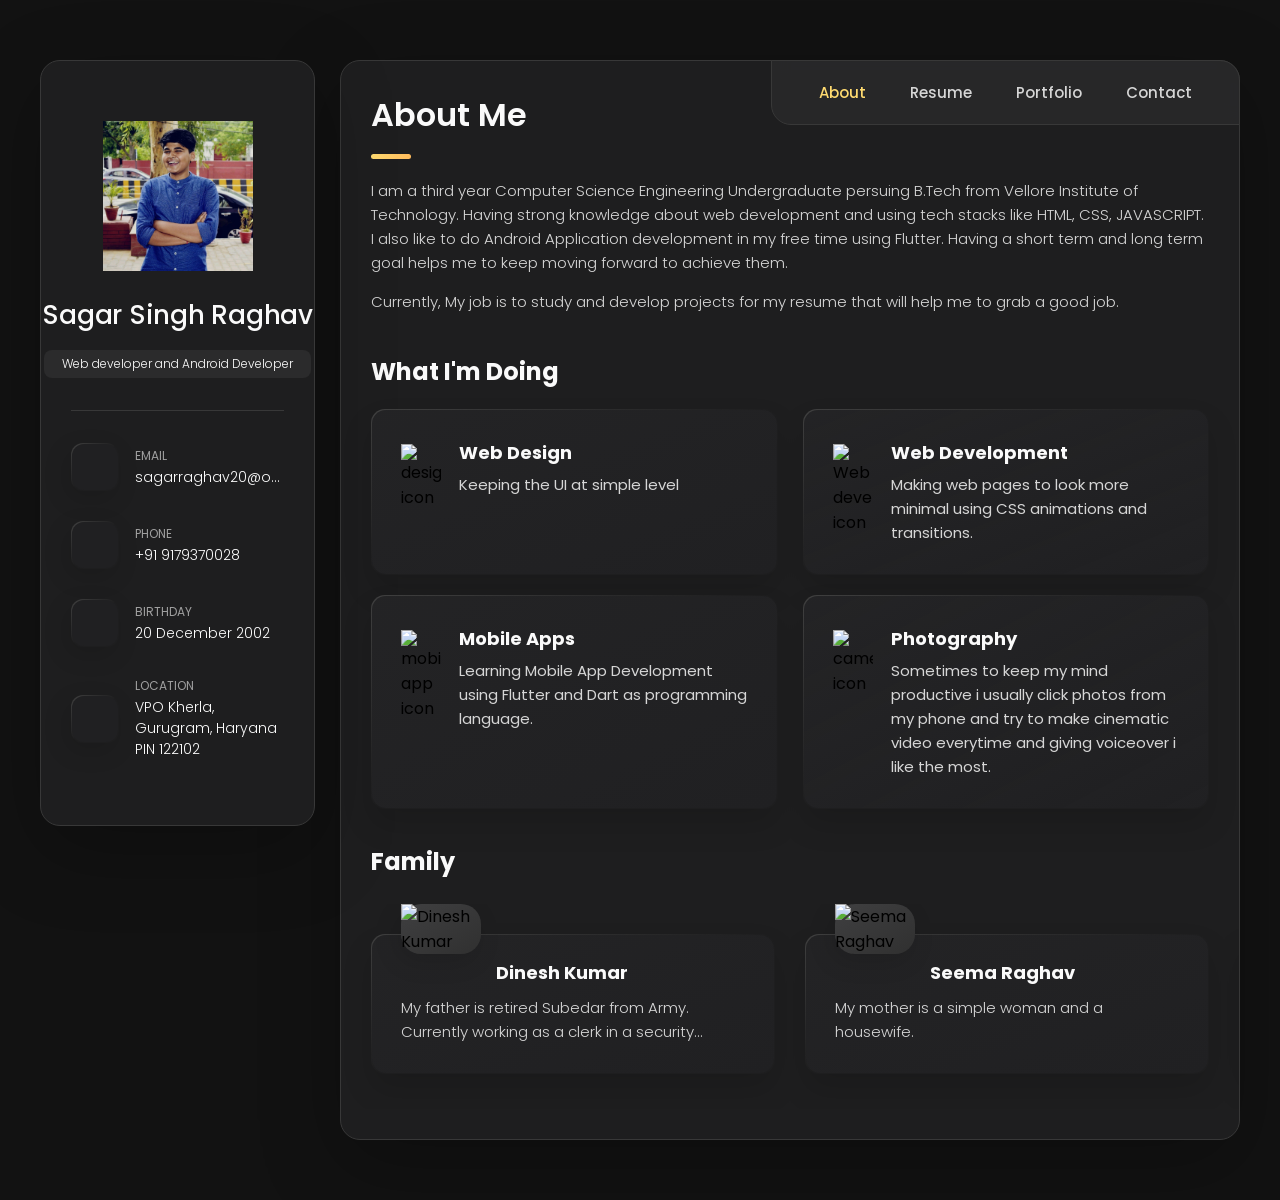
==== Home.html @ 574960a1 "Portfolio" ====
<!DOCTYPE html>
<html lang="en">

<head>
  <meta charset="UTF-8">
  <meta http-equiv="X-UA-Compatible" content="IE=edge">
  <meta name="viewport" content="width=device-width, initial-scale=1.0">
  <title>Sagar Singh Raghav</title>

  <link rel="shortcut icon" href="./assets/images/logo.ico" type="image/x-icon">

  <link rel="stylesheet" href="Home.css">

  <link rel="preconnect" href="https://fonts.googleapis.com">
  <link rel="preconnect" href="https://fonts.gstatic.com" crossorigin>
  <link href="https://fonts.googleapis.com/css2?family=Poppins:wght@300;400;500;600&display=swap" rel="stylesheet">
</head>

<body>


  <main>


    <aside class="sidebar" data-sidebar>

      <div class="sidebar-info">

        <figure class="avatar-box">
          <img src="./assets/images/sagar.jfif" alt="Sagar Singh Raghav" width="80">
        </figure>

        <div class="info-content">
          <h1 class="name" title="Sagar Singh Raghav">Sagar Singh Raghav</h1>

          <p class="title">Web developer and Android Developer</p>
        </div>

        <button class="info_more-btn" data-sidebar-btn>
          <span>Show Contacts</span>

          <ion-icon name="chevron-down"></ion-icon>
        </button>

      </div>

      <div class="sidebar-info_more">

        <div class="separator"></div>

        <ul class="contacts-list">

          <li class="contact-item">

            <div class="icon-box">
              <ion-icon name="mail-outline"></ion-icon>
            </div>

            <div class="contact-info">
              <p class="contact-title">Email</p>

              <a href="sagarraghav20@outlook.com" class="contact-link">sagarraghav20@outlook.com</a>
            </div>

          </li>

          <li class="contact-item">

            <div class="icon-box">
              <ion-icon name="phone-portrait-outline"></ion-icon>
            </div>

            <div class="contact-info">
              <p class="contact-title">Phone</p>

              <a href="Ph: +91 9179370028" class="contact-link">+91 9179370028</a>
            </div>

          </li>

          <li class="contact-item">

            <div class="icon-box">
              <ion-icon name="calendar-outline"></ion-icon>
            </div>

            <div class="contact-info">
              <p class="contact-title">Birthday</p>

              <time datetime="20-12-2002"> 20 December 2002</time>
            </div>

          </li>

          <li class="contact-item">

            <div class="icon-box">
              <ion-icon name="location-outline"></ion-icon>
            </div>

            <div class="contact-info">
              <p class="contact-title">Location</p>

              <address>VPO Kherla, Gurugram, Haryana PIN 122102</address>
            </div>

          </li>

        </ul>

        <div class="separator"></div>

        <ul class="social-list">

          <li class="social-item">
            <a href="#" class="social-link">
              <ion-icon name="logo-facebook"></ion-icon>
            </a>
          </li>

          <li class="social-item">
            <a href="#" class="social-link">
              <ion-icon name="logo-twitter"></ion-icon>
            </a>
          </li>

          <li class="social-item">
            <a href="#" class="social-link">
              <ion-icon name="logo-instagram"></ion-icon>
            </a>
          </li>

        </ul>

      </div>

    </aside>


    <div class="main-content">

      <nav class="navbar">

        <ul class="navbar-list">

          <li class="navbar-item">
            <button class="navbar-link  active" data-nav-link>About</button>
          </li>

          <li class="navbar-item">
            <button class="navbar-link" data-nav-link>Resume</button>
          </li>

          <li class="navbar-item">
            <button class="navbar-link" data-nav-link>Portfolio</button>
          </li>


          <li class="navbar-item">
            <button class="navbar-link" data-nav-link>Contact</button>
          </li>

        </ul>

      </nav>

      <article class="about  active" data-page="about">

        <header>
          <h2 class="h2 article-title">About me</h2>
        </header>

        <section class="about-text">
          <p>
            I am a third year Computer Science Engineering Undergraduate persuing B.Tech from Vellore Institute of Technology. Having strong knowledge 
            about web development and using tech stacks like HTML, CSS, JAVASCRIPT. I also like to do Android Application development in my free time 
            using Flutter. Having a short term and long term goal helps me to keep moving forward to achieve them.
          </p>

          <p>
            Currently, My job is to study and develop projects for my resume that will help me to grab a good job.
          </p>
        </section>

        <section class="service">

          <h3 class="h3 service-title">What i'm doing</h3>

          <ul class="service-list">

            <li class="service-item">

              <div class="service-icon-box">
                <img src="./assets/images/icon-design.svg
                " alt="design icon" width="40">
              </div>

              <div class="service-content-box">
                <h4 class="h4 service-item-title">Web design</h4>

                <p class="service-item-text">
                  Keeping the UI at simple level
                </p>
              </div>

            </li>

            <li class="service-item">

              <div class="service-icon-box">
                <img src="./assets/images/icon-dev.svg" alt="Web development icon" width="40">
              </div>

              <div class="service-content-box">
                <h4 class="h4 service-item-title">Web development</h4>

                <p class="service-item-text">
                  Making web pages to look more minimal using CSS animations and transitions.
                </p>
              </div>

            </li>

            <li class="service-item">

              <div class="service-icon-box">
                <img src="./assets/images/icon-app.svg" alt="mobile app icon" width="40">
              </div>

              <div class="service-content-box">
                <h4 class="h4 service-item-title">Mobile apps</h4>

                <p class="service-item-text">
                  Learning Mobile App Development using Flutter and Dart as programming language.
                </p>
              </div>

            </li>

            <li class="service-item">

              <div class="service-icon-box">
                <img src="./assets/images/icon-photo.svg" alt="camera icon" width="40">
              </div>

              <div class="service-content-box">
                <h4 class="h4 service-item-title">Photography</h4>

                <p class="service-item-text">
                  Sometimes to keep my mind productive i usually click photos from my phone and try to make cinematic video everytime and giving voiceover i like the most.
                </p>
              </div>

            </li>

          </ul>

        </section>

        <section class="Family">

          <h3 class="h3 testimonials-title">Family</h3>

          <ul class="testimonials-list has-scrollbar">

            <li class="testimonials-item">
              <div class="content-card" data-testimonials-item>

                <figure class="testimonials-avatar-box">
                  <img src="./assets/images/avatar-1.png" alt="Dinesh Kumar" width="60" data-testimonials-avatar>
                </figure>

                <h4 class="h4 testimonials-item-title" data-testimonials-title>Dinesh Kumar
                </h4>

                <div class="testimonials-text" data-testimonials-text>
                  <p>
                    My father is retired Subedar from Army. Currently working as a clerk in a security based company in Gurugram Haryana.
                  </p>
                </div>

              </div>
            </li>

            <li class="testimonials-item">
              <div class="content-card" data-testimonials-item>

                <figure class="testimonials-avatar-box">
                  <img src="./assets/images/avatar-2.png" alt="Seema Raghav" width="60" data-testimonials-avatar>
                </figure>

                <h4 class="h4 testimonials-item-title" data-testimonials-title>Seema Raghav</h4>

                <div class="testimonials-text" data-testimonials-text>
                  <p>
                    My mother is a simple woman and a housewife. 
                  </p>
                </div>

              </div>
            </li>

            <li class="testimonials-item">
              <div class="content-card" data-testimonials-item>

                <figure class="testimonials-avatar-box">
                  <img src="./assets/images/avatar-3.png" alt="Jitesh Kumar" width="60" data-testimonials-avatar>
                </figure>

                <h4 class="h4 testimonials-item-title" data-testimonials-title>Jitesh Kumar Raghav</h4>

                <div class="testimonials-text" data-testimonials-text>
                  <p>
                    My brother is also persuing B.Tech in Electronics and Telecommunication Engineering from Army Institute of Technology Pune.
                    He is also aiming to grab a good job in IT Sector and a product based company.
                  </p>
                </div>

              </div>
            </li>


          </ul>

        </section>



        <div class="modal-container" data-modal-container>

          <div class="overlay" data-overlay></div>

          <section class="testimonials-modal">

            <button class="modal-close-btn" data-modal-close-btn>
              <ion-icon name="close-outline"></ion-icon>
            </button>

            <div class="modal-img-wrapper">
              <figure class="modal-avatar-box">
                <img src="./assets/images/avatar-1.png" alt="Dinesh Kumar" width="80" data-modal-img>
              </figure>

              <img src="./assets/images/icon-quote.svg" alt="quote icon">
            </div>

            <div class="modal-content">

              <h4 class="h3 modal-title" data-modal-title>Dinesh Kumar</h4>

              <time datetime="2021-06-14"></time>

              <div data-modal-text>
                <p>
                  
                </p>
              </div>

            </div>
            
            

          </section>

        </div>


      </article>

      <article class="resume" data-page="resume">

        <header>
          <h2 class="h2 article-title">Resume</h2>
        </header>

        <section class="timeline">

          <div class="title-wrapper">
            <div class="icon-box">
              <ion-icon name="book-outline"></ion-icon>
            </div>

            <h3 class="h3">Education</h3>
          </div>

          <ol class="timeline-list">

            <li class="timeline-item">

              <h4 class="h4 timeline-item-title">Vellore Institute of Technology, Amaravati, Andhra Pradesh</h4>

              <span>2021 - 2025</span>

              <p class="timeline-text">
                B. Tech in Computer Science and Engineering 
              </p>

            </li>

            <li class="timeline-item">

              <h4 class="h4 timeline-item-title"> Army Public School No.1 Jabalpur</h4>
              <h3 class="h4 timeline-item-title"> Class XII </h3>

              <span>2019 - 2020</span>

              <p class="timeline-text">
                Completed class XII affiliated with CBSE with 82% . 
              </p>

            </li>

            <li class="timeline-item">

              <h4 class="h4 timeline-item-title">Army Public School No.1 Jabalpur</h4>
              <h3 class="h4 timeline-item-title"> Class X</h3>

              <span>2017 — 2018</span>

              <p class="timeline-text">
                Completed class X affiliated with CBSE with 85% . 
              </p>

            </li>

          </ol>

        </section>

        <section class="timeline">

          <div class="title-wrapper">
            <div class="icon-box">
              <ion-icon name="book-outline"></ion-icon>
            </div>

            <h3 class="h3">Projects</h3>
          </div>

          <ol class="timeline-list">

            <li class="timeline-item">

              <h4 class="h4 timeline-item-title">KickPro Music Player</h4>

              <span>2023 - Present</span>

              <p class="timeline-text">
                Currently developing my own online music playing app like spotify that will give you ad free experience at no cost. 
              </p>

            </li>

            <li class="timeline-item">

              <h4 class="h4 timeline-item-title">Home security system using Image processing</h4>

              <span>2023</span>

              <p class="timeline-text">
                Developed a home seccurity system using raspberry pi and python as programming language using face recognition
                and motion detection
              </p>

            </li>

            <li class="timeline-item">

              <h4 class="h4 timeline-item-title"> More projects on the way</h4>

            

            </li>

          </ol>

        </section>

        <section class="skill">

          <h3 class="h3 skills-title">My skills</h3>

          <ul class="skills-list content-card">

            <li class="skills-item">

              <div class="title-wrapper">
                <h5 class="h5">Web Development</h5>
                <data value="80">60%</data>
              </div>

              <div class="skill-progress-bg">
                <div class="skill-progress-fill" style="width: 60%;"></div>
              </div>

            </li>

            <li class="skills-item">

              <div class="title-wrapper">
                <h5 class="h5">Andorid Development</h5>
                <data value="30%">30%</data>
              </div>

              <div class="skill-progress-bg">
                <div class="skill-progress-fill" style="width: 30%;"></div>
              </div>

            </li>

            <li class="skills-item">

              <div class="title-wrapper">
                <h5 class="h5">Video and Photography</h5>
                <data value="90">90%</data>
              </div>

              <div class="skill-progress-bg">
                <div class="skill-progress-fill" style="width: 90%;"></div>
              </div>

            </li>


          </ul>

        </section>

      </article>

      <article class="portfolio" data-page="portfolio">

        <header>
          <h2 class="h2 article-title">Portfolio</h2>
        </header>

        <section class="projects">

          <ul class="filter-list">

            <li class="filter-item">
              <button class="active" data-filter-btn>All</button>
            </li>

            <li class="filter-item">
              <button data-filter-btn>Web Development</button>
            </li>

            <li class="filter-item">
              <button data-filter-btn> Application Development</button>
            </li>

            <li class="filter-item">
              <button data-filter-btn>Photography</button>
            </li>

          </ul>

          <div class="filter-select-box">

            <button class="filter-select" data-select>

              <div class="select-value" data-select-value>Select category</div>

              <div class="select-icon">
                <ion-icon name="chevron-down"></ion-icon>
              </div>

            </button>


          </div>

          

        </section>

      </article>


      <article class="contact" data-page="contact">

        <header>
          <h2 class="h2 article-title">Contact</h2>
        </header>

        

        <section class="contact-form">

          <h3 class="h3 form-title">Contact Form</h3>

          <form action="#" class="form" data-form>

            <div class="input-wrapper">
              <input type="text" name="fullname" class="form-input" placeholder="Full name" required data-form-input>

              <input type="email" name="email" class="form-input" placeholder="Email address" required data-form-input>
            </div>

            <textarea name="message" class="form-input" placeholder="Your Message" required data-form-input></textarea>

            <button class="form-btn" type="submit" disabled data-form-btn>
              <ion-icon name="paper-plane"></ion-icon>
              <span>Send Message</span>
            </button>

          </form>

        </section>

      </article>

    </div>

  </main>

  <script src="Home.js"></script>

  <script type="module" src="https://unpkg.com/ionicons@5.5.2/dist/ionicons/ionicons.esm.js"></script>
  <script nomodule src="https://unpkg.com/ionicons@5.5.2/dist/ionicons/ionicons.js"></script>

</body>

</html>
---- Home.css ----
:root {

    --bg-gradient-onyx: linear-gradient(
      to bottom right, 
      hsl(240, 1%, 25%) 3%, 
      hsl(0, 0%, 19%) 97%
    );
    --bg-gradient-jet: linear-gradient(
      to bottom right, 
      hsla(240, 1%, 18%, 0.251) 0%, 
      hsla(240, 2%, 11%, 0) 100%
    ), hsl(240, 2%, 13%);
    --bg-gradient-yellow-1: linear-gradient(
      to bottom right, 
      hsl(45, 100%, 71%) 0%, 
      hsla(36, 100%, 69%, 0) 50%
    );
    --bg-gradient-yellow-2: linear-gradient(
      135deg, 
      hsla(45, 100%, 71%, 0.251) 0%, 
      hsla(35, 100%, 68%, 0) 59.86%
    ), hsl(240, 2%, 13%);
    --border-gradient-onyx: linear-gradient(
      to bottom right, 
      hsl(0, 0%, 25%) 0%, 
      hsla(0, 0%, 25%, 0) 50%
    );
    --text-gradient-yellow: linear-gradient(
      to right, 
      hsl(45, 100%, 72%), 
      hsl(35, 100%, 68%)
    );

  
    --jet: hsl(0, 0%, 22%);
    --onyx: hsl(240, 1%, 17%);
    --eerie-black-1: hsl(240, 2%, 13%);
    --eerie-black-2: hsl(240, 2%, 12%);
    --smoky-black: hsl(0, 0%, 7%);
    --white-1: hsl(0, 0%, 100%);
    --white-2: hsl(0, 0%, 98%);
    --orange-yellow-crayola: hsl(45, 100%, 72%);
    --vegas-gold: hsl(45, 54%, 58%);
    --light-gray: hsl(0, 0%, 84%);
    --light-gray-70: hsla(0, 0%, 84%, 0.7);
    --bittersweet-shimmer: hsl(0, 43%, 51%);

    --ff-poppins: 'Poppins', sans-serif;

    --fs-1: 24px;
    --fs-2: 18px;
    --fs-3: 17px;
    --fs-4: 16px;
    --fs-5: 15px;
    --fs-6: 14px;
    --fs-7: 13px;
    --fs-8: 11px;

    --fw-300: 300;
    --fw-400: 400;
    --fw-500: 500;
    --fw-600: 600;

    
    --shadow-1: -4px 8px 24px hsla(0, 0%, 0%, 0.25);
    --shadow-2: 0 16px 30px hsla(0, 0%, 0%, 0.25);
    --shadow-3: 0 16px 40px hsla(0, 0%, 0%, 0.25);
    --shadow-4: 0 25px 50px hsla(0, 0%, 0%, 0.15);
    --shadow-5: 0 24px 80px hsla(0, 0%, 0%, 0.25);
 
    --transition-1: 0.25s ease;
    --transition-2: 0.5s ease-in-out;
  
  }

  
  *, *::before, *::after {
    margin: 0;
    padding: 0;
    box-sizing: border-box;
  }
  
  a { text-decoration: none; }
  
  li { list-style: none; }
  
  img, ion-icon, a, button, time, span { display: block; }
  
  button {
    font: inherit;
    background: none;
    border: none;
    text-align: left;
    cursor: pointer;
  }
  
  input, textarea {
    display: block;
    width: 100%;
    background: none;
    font: inherit;
  }
  
  ::selection {
    background: var(--orange-yellow-crayola);
    color: var(--smoky-black);
  }
  
  :focus { outline-color: var(--orange-yellow-crayola); }
  
  html { font-family: var(--ff-poppins); }
  
  body { background: var(--smoky-black); }

  
  .sidebar,
  article {
    background: var(--eerie-black-2);
    border: 1px solid var(--jet);
    border-radius: 20px;
    padding: 15px;
    box-shadow: var(--shadow-1);
    z-index: 1;
  }
  
  .separator {
    width: 100%;
    height: 1px;
    background: var(--jet);
    margin: 16px 0;
  }
  
  .icon-box {
    position: relative;
    background: var(--border-gradient-onyx);
    width: 30px;
    height: 30px;
    border-radius: 8px;
    display: flex;
    justify-content: center;
    align-items: center;
    font-size: 16px;
    color: var(--orange-yellow-crayola);
    box-shadow: var(--shadow-1);
    z-index: 1;
  }
  
  .icon-box::before {
    content: "";
    position: absolute;
    inset: 1px;
    background: var(--eerie-black-1);
    border-radius: inherit;
    z-index: -1;
  }
  
  .icon-box ion-icon { --ionicon-stroke-width: 35px; }
  
  article { display: none; }
  
  article.active {
    display: block;
    animation: fade 0.5s ease backwards;
  }
  
  @keyframes fade {
    0% { opacity: 0; }
    100% { opacity: 1; }
  }
  
  .h2,
  .h3,
  .h4,
  .h5 {
    color: var(--white-2);
    text-transform: capitalize;
  }
  
  .h2 { font-size: var(--fs-1); }
  
  .h3 { font-size: var(--fs-2); }
  
  .h4 { font-size: var(--fs-4); }
  
  .h5 {
    font-size: var(--fs-7);
    font-weight: var(--fw-500);
  }
  
  .article-title {
    position: relative;
    padding-bottom: 7px;
  }
  
  .article-title::after {
    content: "";
    position: absolute;
    bottom: 0;
    left: 0;
    width: 30px;
    height: 3px;
    background: var(--text-gradient-yellow);
    border-radius: 3px;
  }
  
  .has-scrollbar::-webkit-scrollbar {
    width: 5px; 
    height: 5px;
  }
  
  .has-scrollbar::-webkit-scrollbar-track {
    background: var(--onyx);
    border-radius: 5px;
  }
  
  .has-scrollbar::-webkit-scrollbar-thumb {
    background: var(--orange-yellow-crayola);
    border-radius: 5px;
  }
  
  .has-scrollbar::-webkit-scrollbar-button { width: 20px; }
  
  .content-card {
    position: relative;
    background: var(--border-gradient-onyx);
    padding: 15px;
    padding-top: 45px;
    border-radius: 14px;
    box-shadow: var(--shadow-2);
    cursor: pointer;
    z-index: 1;
  }
  
  .content-card::before {
    content: "";
    position: absolute;
    inset: 1px;
    background: var(--bg-gradient-jet);
    border-radius: inherit;
    z-index: -1;
  }

  main {
    margin: 15px 12px;
    margin-bottom: 75px;
    min-width: 259px;
  }

  
  .sidebar {
    margin-bottom: 15px;
    max-height: 112px;
    overflow: hidden;
    transition: var(--transition-2);
  }
  
  .sidebar.active { max-height: 405px; }
  
  .sidebar-info {
    position: relative;
    display: flex;
    justify-content: flex-start;
    align-items: center;
    gap: 15px;
  }
  
  .avatar-box {
    background: var(--bg-gradient-onyx);
    border-radius: 20px;
  }
  
  .info-content .name {
    color: var(--white-2);
    font-size: var(--fs-3);
    font-weight: var(--fw-500);
    letter-spacing: -0.25px;
    margin-bottom: 10px;
  }
  
  .info-content .title {
    color: var(--white-1);
    background: var(--onyx);
    font-size: var(--fs-8);
    font-weight: var(--fw-300);
    width: max-content;
    padding: 3px 12px;
    border-radius: 8px;
  }
  
  .info_more-btn {
    position: absolute;
    top: -15px;
    right: -15px;
    border-radius: 0 15px;
    font-size: 13px;
    color: var(--orange-yellow-crayola);
    background: var(--border-gradient-onyx);
    padding: 10px;
    box-shadow: var(--shadow-2);
    transition: var(--transition-1);
    z-index: 1;
  }
  
  .info_more-btn::before {
    content: "";
    position: absolute;
    inset: 1px;
    border-radius: inherit;
    background: var(--bg-gradient-jet);
    transition: var(--transition-1);
    z-index: -1;
  }
  
  .info_more-btn:hover,
  .info_more-btn:focus { background: var(--bg-gradient-yellow-1); }
  
  .info_more-btn:hover::before,
  .info_more-btn:focus::before { background: var(--bg-gradient-yellow-2); }
  
  .info_more-btn span { display: none; }
  
  .sidebar-info_more {
    opacity: 0;
    visibility: hidden;
    transition: var(--transition-2);
  }
  
  .sidebar.active .sidebar-info_more {
    opacity: 1;
    visibility: visible;
  }
  
  .contacts-list {
    display: grid;
    grid-template-columns: 1fr;
    gap: 16px;
  }
  
  .contact-item {
    min-width: 100%;
    display: flex;
    align-items: center;
    gap: 16px;
  }
  
  .contact-info {
    max-width: calc(100% - 46px);
    width: calc(100% - 46px);
  }
  
  .contact-title {
    color: var(--light-gray-70);
    font-size: var(--fs-8);
    text-transform: uppercase;
    margin-bottom: 2px;
  }
  
  .contact-info :is(.contact-link, time, address) {
    color: var(--white-2);
    font-size: var(--fs-7);
  }
  
  .contact-info address { font-style: normal; }
  
  .social-list {
    display: flex;
    justify-content: flex-start;
    align-items: center;
    gap: 15px;
    padding-bottom: 4px;
    padding-left: 7px;
  }
  
  .social-item .social-link {
    color: var(--light-gray-70);
    font-size: 18px;
  }
  
  
  .social-item .social-link:hover { color: var(--light-gray); }

  .navbar {
    position: fixed;
    bottom: 0;
    left: 0;
    width: 100%;
    background: hsla(240, 1%, 17%, 0.75);
    backdrop-filter: blur(10px);
    border: 1px solid var(--jet);
    border-radius: 12px 12px 0 0;
    box-shadow: var(--shadow-2);
    z-index: 5;
  }
  
  .navbar-list {
    display: flex;
    flex-wrap: wrap;
    justify-content: center;
    align-items: center;
    padding: 0 10px;
  }
  
  .navbar-link {
    color: var(--light-gray);
    font-size: var(--fs-8);
    padding: 20px 7px;
    transition: color var(--transition-1);
  }
  
  .navbar-link:hover,
  .navbar-link:focus { color: var(--light-gray-70); }
  
  .navbar-link.active { color: var(--orange-yellow-crayola); }
 
  
  .about .article-title { margin-bottom: 15px; }
  
  .about-text {
    color: var(--light-gray);
    font-size: var(--fs-6);
    font-weight: var(--fw-300);
    line-height: 1.6;
  }
  
  .about-text p { margin-bottom: 15px; }

  .service { margin-bottom: 35px; }
  
  .service-title { margin-bottom: 20px; }
  
  .service-list {
    display: grid;
    grid-template-columns: 1fr;
    gap: 20px;
  }
  
  .service-item {
    position: relative;
    background: var(--border-gradient-onyx);
    padding: 20px;
    border-radius: 14px;
    box-shadow: var(--shadow-2);
    z-index: 1;
  }
  
  .service-item::before {
    content: "";
    position: absolute;
    inset: 1px;
    background: var(--bg-gradient-jet);
    border-radius: inherit;
    z-index: -1;
  }
  
  .service-icon-box { margin-bottom: 10px; }
  
  .service-icon-box img { margin: auto; }
  
  .service-content-box { text-align: center; }
  
  .service-item-title { margin-bottom: 7px; }
  
  .service-item-text {
    color: var(--light-gray);
    font-size: var(--fs-6);
    font-weight: var(--fw-3);
    line-height: 1.6;
  }

  .testimonials { margin-bottom: 30px; }
  
  .testimonials-title { margin-bottom: 20px; }
  
  .testimonials-list {
    display: flex;
    justify-content: flex-start;
    align-items: flex-start;
    gap: 15px;
    margin: 0 -15px;
    padding: 25px 15px;
    padding-bottom: 35px;
    overflow-x: auto;
    scroll-behavior: smooth;
    overscroll-behavior-inline: contain;
    scroll-snap-type: inline mandatory;
  }
  
  .testimonials-item {
    min-width: 100%;
    scroll-snap-align: center;
  }
  
  .testimonials-avatar-box {
    position: absolute;
    top: 0;
    left: 0;
    transform: translate(15px, -25px);
    background: var(--bg-gradient-onyx);
    border-radius: 14px;
    box-shadow: var(--shadow-1);
  }
  
  .testimonials-item-title { margin-bottom: 7px; }
  
  .testimonials-text {
    color: var(--light-gray);
    font-size: var(--fs-6);
    font-weight: var(--fw-300);
    line-height: 1.6;
    display: -webkit-box;
    line-clamp: 4;
    -webkit-line-clamp: 4;
    -webkit-box-orient: vertical;
    overflow: hidden;
  }

  .modal-container {
    position: fixed;
    top: 0;
    left: 0;
    width: 100%;
    height: 100%;
    display: flex;
    justify-content: center;
    align-items: center;
    overflow-y: auto;
    overscroll-behavior: contain;
    z-index: 20;
    pointer-events: none;
    visibility: hidden;
  }
  
  .modal-container::-webkit-scrollbar { display: none; }
  
  .modal-container.active {
    pointer-events: all;
    visibility: visible;
  }
  
  .overlay {
    position: fixed;
    top: 0;
    left: 0;
    width: 100%;
    height: 100vh;
    background: hsl(0, 0%, 5%);
    opacity: 0;
    visibility: hidden;
    pointer-events: none;
    z-index: 1;
    transition: var(--transition-1);
  }
  
  .overlay.active {
    opacity: 0.8;
    visibility: visible;
    pointer-events: all;
  }
  
  .testimonials-modal {
    background: var(--eerie-black-2);
    position: relative;
    padding: 15px;
    margin: 15px 12px;
    border: 1px solid var(--jet);
    border-radius: 14px;
    box-shadow: var(--shadow-5);
    transform: scale(1.2);
    opacity: 0;
    transition: var(--transition-1);
    z-index: 2;
  }
  
  .modal-container.active .testimonials-modal {
    transform: scale(1);
    opacity: 1;
  }
  
  .modal-close-btn {
    position: absolute;
    top: 15px;
    right: 15px;
    background: var(--onyx);
    border-radius: 8px;
    width: 32px;
    height: 32px;
    display: flex;
    justify-content: center;
    align-items: center;
    color: var(--white-2);
    font-size: 18px;
    opacity: 0.7;
  }
  
  .modal-close-btn:hover,
  .modal-close-btn:focus { opacity: 1; }
  
  .modal-close-btn ion-icon { --ionicon-stroke-width: 50px; }
  
  .modal-avatar-box {
    background: var(--bg-gradient-onyx);
    width: max-content;
    border-radius: 14px;
    margin-bottom: 15px;
    box-shadow: var(--shadow-2);
  }
  
  .modal-img-wrapper > img { display: none; }
  
  .modal-title { margin-bottom: 4px; }
  
  .modal-content time {
    font-size: var(--fs-6);
    color: var(--light-gray-70);
    font-weight: var(--fw-300);
    margin-bottom: 10px;
  }
  
  .modal-content p {
    color: var(--light-gray);
    font-size: var(--fs-6);
    font-weight: var(--fw-300);
    line-height: 1.6;
  }

  
  .clients { margin-bottom: 15px; }
  
  .clients-list {
    display: flex;
    justify-content: flex-start;
    align-items: flex-start;
    gap: 15px;
    margin: 0 -15px;
    padding: 25px;
    padding-bottom: 25px;
    overflow-x: auto;
    scroll-behavior: smooth;
    overscroll-behavior-inline: contain;
    scroll-snap-type: inline mandatory;
    scroll-padding-inline: 25px;
  }
  
  .clients-item {
    min-width: 50%;
    scroll-snap-align: start;
  }
  
  .clients-item img {
    width: 100%;
    filter: grayscale(1);
    transition: var(--transition-1);
  }
  
  .clients-item img:hover { filter: grayscale(0); }

  .article-title { margin-bottom: 30px; }
  
 
  
  .timeline { margin-bottom: 30px; }
  
  .timeline .title-wrapper {
    display: flex;
    align-items: center;
    gap: 15px;
    margin-bottom: 25px;
  }
  
  .timeline-list {
    font-size: var(--fs-6);
    margin-left: 45px;
  }
  
  .timeline-item { position: relative; }
  
  .timeline-item:not(:last-child) { margin-bottom: 20px; }
  
  .timeline-item-title {
    font-size: var(--fs-6);
    line-height: 1.3;
    margin-bottom: 7px;
  }
  
  .timeline-list span {
    color: var(--vegas-gold);
    font-weight: var(--fw-400);
    line-height: 1.6;
  }
  
  .timeline-item:not(:last-child)::before {
    content: "";
    position: absolute;
    top: -25px;
    left: -30px;
    width: 1px;
    height: calc(100% + 50px);
    background: var(--jet);
  }
  
  .timeline-item::after {
    content: "";
    position: absolute;
    top: 5px;
    left: -33px;
    height: 6px;
    width: 6px;
    background: var(--text-gradient-yellow);
    border-radius: 50%;
    box-shadow: 0 0 0 4px var(--jet);
  }
  
  .timeline-text {
    color: var(--light-gray);
    font-weight: var(--fw-300);
    line-height: 1.6;
  }
  

  
  .skills-title { margin-bottom: 20px; }
  
  .skills-list { padding: 20px; }
  
  
  .skills-item:not(:last-child) { margin-bottom: 15px; }
  
  .skill .title-wrapper {
    display: flex;
    align-items: center;
    gap: 5px;
    margin-bottom: 8px;
  }
  
  .skill .title-wrapper data {
    color: var(--light-gray);
    font-size: var(--fs-7);
    font-weight: var(--fw-300);
  }
  
  .skill-progress-bg {
    background: var(--jet);
    width: 100%;
    height: 8px;
    border-radius: 10px;
  }
  
  .skill-progress-fill {
    background: var(--text-gradient-yellow);
    height: 100%;
    border-radius: inherit;
  }
  
  
  .filter-list { display: none; }
  
  .filter-select-box {
    position: relative;
    margin-bottom: 25px;
  }
  
  .filter-select {
    background: var(--eerie-black-2);
    color: var(--light-gray);
    display: flex;
    justify-content: space-between;
    align-items: center;
    width: 100%;
    padding: 12px 16px;
    border: 1px solid var(--jet);
    border-radius: 14px;
    font-size: var(--fs-6);
    font-weight: var(--fw-300);
  }
  
  .filter-select.active .select-icon { transform: rotate(0.5turn); }
  
  .select-list {
    background: var(--eerie-black-2);
    position: absolute;
    top: calc(100% + 6px);
    width: 100%;
    padding: 6px;
    border: 1px solid var(--jet);
    border-radius: 14px;
    z-index: 2;
    opacity: 0;
    visibility: hidden;
    pointer-events: none;
    transition: 0.15s ease-in-out;
  }
  
  .filter-select.active + .select-list {
    opacity: 1;
    visibility: visible;
    pointer-events: all;
  }
  
  .select-item button {
    background: var(--eerie-black-2);
    color: var(--light-gray);
    font-size: var(--fs-6);
    font-weight: var(--fw-300);
    text-transform: capitalize;
    width: 100%;
    padding: 8px 10px;
    border-radius: 8px;
  }
  
  .select-item button:hover { --eerie-black-2: hsl(240, 2%, 20%); }
  
  .project-list {
    display: grid;
    grid-template-columns: 1fr;
    gap: 30px;
    margin-bottom: 10px;
  }
  
  .project-item { display: none; }
  
  .project-item.active {
    display: block;
    animation: scaleUp 0.25s ease forwards;
  }
  
  @keyframes scaleUp {
    0% { transform: scale(0.5); }
    100% { transform: scale(1); }
  }
  
  .project-item > a { width: 100%; }
  
  .project-img {
    position: relative;
    width: 100%;
    height: 200px;
    border-radius: 16px;
    overflow: hidden;
    margin-bottom: 15px;
  }
  
  .project-img::before {
    content: "";
    position: absolute;
    top: 0;
    left: 0;
    width: 100%;
    height: 100%;
    background: transparent;
    z-index: 1;
    transition: var(--transition-1);
  }
  
  .project-item > a:hover .project-img::before { background: hsla(0, 0%, 0%, 0.5); }
  
  .project-item-icon-box {
    --scale: 0.8;
  
    background: var(--jet);
    color: var(--orange-yellow-crayola);
    position: absolute;
    top: 50%;
    left: 50%;
    transform: translate(-50%, -50%) scale(var(--scale));
    font-size: 20px;
    padding: 18px;
    border-radius: 12px;
    opacity: 0;
    z-index: 1;
    transition: var(--transition-1);
  }
  
  .project-item > a:hover .project-item-icon-box {
    --scale: 1;
    opacity: 1;
  }
  
  .project-item-icon-box ion-icon { --ionicon-stroke-width: 50px; }
  
  .project-img img {
    width: 100%;
    height: 100%;
    object-fit: cover;
    transition: var(--transition-1);
  }
  
  .project-item > a:hover img { transform: scale(1.1); }
  
  .project-title,
  .project-category { margin-left: 10px; }
  
  .project-title {
    color: var(--white-2);
    font-size: var(--fs-5);
    font-weight: var(--fw-400);
    text-transform: capitalize;
    line-height: 1.3;
  }
  
  .project-category {
    color: var(--light-gray-70);
    font-size: var(--fs-6);
    font-weight: var(--fw-300);
  }

  
  .blog-posts { margin-bottom: 10px; }
  
  .blog-posts-list {
    display: grid;
    grid-template-columns: 1fr;
    gap: 20px;
  }
  
  .blog-post-item > a {
    position: relative;
    background: var(--border-gradient-onyx);
    height: 100%;
    box-shadow: var(--shadow-4);
    border-radius: 16px;
    z-index: 1;
  }
  
  .blog-post-item > a::before {
    content: "";
    position: absolute;
    inset: 1px;
    border-radius: inherit;
    background: var(--eerie-black-1);
    z-index: -1;
  }
  
  .blog-banner-box {
    width: 100%;
    height: 200px;
    border-radius: 12px;
    overflow: hidden;
  }
  
  .blog-banner-box img {
    width: 100%;
    height: 100%;
    object-fit: cover;
    transition: var(--transition-1);
  }
  
  .blog-post-item > a:hover .blog-banner-box img { transform: scale(1.1); }
  
  .blog-content { padding: 15px; }
  
  .blog-meta {
    display: flex;
    justify-content: flex-start;
    align-items: center;
    gap: 7px;
    margin-bottom: 10px;
  }
  
  .blog-meta :is(.blog-category, time) {
    color: var(--light-gray-70);
    font-size: var(--fs-6);
    font-weight: var(--fw-300);
  }
  
  .blog-meta .dot {
    background: var(--light-gray-70);
    width: 4px;
    height: 4px;
    border-radius: 4px;
  }
  
  .blog-item-title {
    margin-bottom: 10px;
    line-height: 1.3;
    transition: var(--transition-1);
  }
  
  .blog-post-item > a:hover .blog-item-title { color: var(--orange-yellow-crayola); }
  
  .blog-text {
    color: var(--light-gray);
    font-size: var(--fs-6);
    font-weight: var(--fw-300);
    line-height: 1.6;
  }
  
  .mapbox {
    position: relative;
    height: 250px;
    width: 100%;
    border-radius: 16px;
    margin-bottom: 30px;
    border: 1px solid var(--jet);
    overflow: hidden;
  }
  
  .mapbox figure { height: 100%; }
  
  .mapbox iframe {
    width: 100%;
    height: 100%;
    border: none;
    filter: grayscale(1) invert(1);
  }
  
  .contact-form { margin-bottom: 10px; }
  
  .form-title { margin-bottom: 20px; }
  
  .input-wrapper {
    display: grid;
    grid-template-columns: 1fr;
    gap: 25px;
    margin-bottom: 25px;
  }
  
  .form-input {
    color: var(--white-2);
    font-size: var(--fs-6);
    font-weight: var(--fw-400);
    padding: 13px 20px;
    border: 1px solid var(--jet);
    border-radius: 14px;
    outline: none;
  }
  
  .form-input::placeholder { font-weight: var(--fw-500); }
  
  .form-input:focus { border-color: var(--orange-yellow-crayola); }
  
  textarea.form-input {
    min-height: 100px;
    height: 120px;
    max-height: 200px;
    resize: vertical;
    margin-bottom: 25px;
  }
  
  textarea.form-input::-webkit-resizer { display: none; }
  
  .form-input:focus:invalid { border-color: var(--bittersweet-shimmer); }
  
  .form-btn {
    position: relative;
    width: 100%;
    background: var(--border-gradient-onyx);
    color: var(--orange-yellow-crayola);
    display: flex;
    justify-content: center;
    align-items: center;
    gap: 10px;
    padding: 13px 20px;
    border-radius: 14px;
    font-size: var(--fs-6);
    text-transform: capitalize;
    box-shadow: var(--shadow-3);
    z-index: 1;
    transition: var(--transition-1);
  }
  
  .form-btn::before {
    content: "";
    position: absolute;
    inset: 1px;
    background: var(--bg-gradient-jet);
    border-radius: inherit;
    z-index: -1;
    transition: var(--transition-1);
  }
  
  .form-btn ion-icon { font-size: 16px; }
  
  .form-btn:hover { background: var(--bg-gradient-yellow-1); }
  
  .form-btn:hover::before { background: var(--bg-gradient-yellow-2); }
  
  .form-btn:disabled {
    opacity: 0.7;
    cursor: not-allowed;
  }
  
  .form-btn:disabled:hover { background: var(--border-gradient-onyx); }
  
  .form-btn:disabled:hover::before { background: var(--bg-gradient-jet); }
  
  
  @media (min-width: 450px) {
  
    .clients-item { min-width: calc(33.33% - 10px); }
 
    .project-img,
    .blog-banner-box { height: auto; }
  
  }

  @media (min-width: 580px) {

    :root {

      --fs-1: 32px;
      --fs-2: 24px;
      --fs-3: 26px;
      --fs-4: 18px;
      --fs-6: 15px;
      --fs-7: 15px;
      --fs-8: 12px;
  
    }

  
    .sidebar, article {
      width: 520px;
      margin-inline: auto;
      padding: 30px;
    }
  
    .article-title {
      font-weight: var(--fw-600);
      padding-bottom: 15px;
    }
  
    .article-title::after {
      width: 40px;
      height: 5px;
    }
  
    .icon-box {
      width: 48px;
      height: 48px;
      border-radius: 12px;
      font-size: 18px;
    }
 
  
    main {
      margin-top: 60px;
      margin-bottom: 100px;
    }

    .sidebar {
      max-height: 180px;
      margin-bottom: 30px;
    }
  
    .sidebar.active { max-height: 584px; }
  
    .sidebar-info { gap: 25px; }
  
    .avatar-box { border-radius: 30px; }
  
    .avatar-box img { width: 120px; }
  
    .info-content .name { margin-bottom: 15px; }
  
    .info-content .title { padding: 5px 18px; }
  
    .info_more-btn {
      top: -30px;
      right: -30px;
      padding: 10px 15px;
    }
  
    .info_more-btn span {
      display: block;
      font-size: var(--fs-8);
    }
  
    .info_more-btn ion-icon { display: none; }
  
    .separator { margin: 32px 0; }
  
    .contacts-list { gap: 20px; }
  
    .contact-info {
      max-width: calc(100% - 64px);
      width: calc(100% - 64px);
    }
  

    .navbar { border-radius: 20px 20px 0 0; }
  
    .navbar-list { gap: 20px; }
  
    .navbar-link { --fs-8: 14px; }

    .about .article-title { margin-bottom: 20px; }
  
    .about-text { margin-bottom: 40px; }

    .service-item {
      display: flex;
      justify-content: flex-start;
      align-items: flex-start;
      gap: 18px;
      padding: 30px;
    }
  
    .service-icon-box {
      margin-bottom: 0;
      margin-top: 5px;
    }
  
    .service-content-box { text-align: left; }

  
    .testimonials-title { margin-bottom: 25px; }
  
    .testimonials-list {
      gap: 30px;
      margin: 0 -30px;
      padding: 30px;
      padding-bottom: 35px;
    }
  
    .content-card {
      padding: 30px;
      padding-top: 25px;
    }
  
    .testimonials-avatar-box {
      transform: translate(30px, -30px);
      border-radius: 20px;
    }
  
    .testimonials-avatar-box img { width: 80px; }
  
    .testimonials-item-title {
      margin-bottom: 10px;
      margin-left: 95px;
    }
  
    .testimonials-text {
      line-clamp: 2;
      -webkit-line-clamp: 2;
    }
 
  
    .modal-container { padding: 20px; }
  
    .testimonials-modal {
      display: flex;
      justify-content: flex-start;
      align-items: stretch;
      gap: 25px;
      padding: 30px;
      border-radius: 20px;
    }
  
    .modal-img-wrapper {
      display: flex;
      flex-direction: column;
      align-items: center;
    }
  
    .modal-avatar-box {
      border-radius: 18px;
      margin-bottom: 0;
    }
  
    .modal-avatar-box img { width: 65px; }
  
    .modal-img-wrapper > img {
      display: block;
      flex-grow: 1;
      width: 35px;
    }
 
  
    .clients-list {
      gap: 50px;
      margin: 0 -30px;
      padding: 45px;
      scroll-padding-inline: 45px;
    }
  
    .clients-item { min-width: calc(33.33% - 35px); }

    .timeline-list { margin-left: 65px; }
  
    .timeline-item:not(:last-child)::before { left: -40px; }
  
    .timeline-item::after {
      height: 8px;
      width: 8px;
      left: -43px;
    }
  
    .skills-item:not(:last-child) { margin-bottom: 25px; }

    .project-img, .blog-banner-box { border-radius: 16px; }
  
    .blog-posts-list { gap: 30px; }
  
    .blog-content { padding: 25px; }

    .mapbox {
      height: 380px;
      border-radius: 18px;
    }
  
    .input-wrapper {
      gap: 30px;
      margin-bottom: 30px;
    }
  
    .form-input { padding: 15px 20px; }
  
    textarea.form-input { margin-bottom: 30px; }
  
    .form-btn {
      --fs-6: 16px;
      padding: 16px 20px;
    }
  
    .form-btn ion-icon { font-size: 18px; }
  
  }

  @media (min-width: 768px) {

    .sidebar, article { width: 700px; }
  
    .has-scrollbar::-webkit-scrollbar-button { width: 100px; }
 
  
    .contacts-list {
      grid-template-columns: 1fr 1fr;
      gap: 30px 15px;
    }
  
    .navbar-link { --fs-8: 15px; }

  
    .testimonials-modal {
      gap: 35px;
      max-width: 680px;
    }
  
    .modal-avatar-box img { width: 80px; }
  
  
    .article-title { padding-bottom: 20px; }
  
    .filter-select-box { display: none; }
  
    .filter-list {
      display: flex;
      justify-content: flex-start;
      align-items: center;
      gap: 25px;
      padding-left: 5px;
      margin-bottom: 30px;
    }
  
    .filter-item button {
      color: var(--light-gray);
      font-size: var(--fs-5);
      transition: var(--transition-1);
    }
  
    .filter-item button:hover { color: var(--light-gray-70); }
  
    .filter-item button.active { color: var(--orange-yellow-crayola); }

  
    .project-list, .blog-posts-list { grid-template-columns: 1fr 1fr; }
  
  
    .input-wrapper { grid-template-columns: 1fr 1fr; }
  
    .form-btn {
      width: max-content;
      margin-left: auto;
    }
    
  }
  

  @media (min-width: 1024px) {

  
    :root {

      --shadow-1: -4px 8px 24px hsla(0, 0%, 0%, 0.125);
      --shadow-2: 0 16px 30px hsla(0, 0%, 0%, 0.125);
      --shadow-3: 0 16px 40px hsla(0, 0%, 0%, 0.125);
  
    }
 
  
    .sidebar, article {
      width: 950px;
      box-shadow: var(--shadow-5);
    }

    main { margin-bottom: 60px; }
  
    .main-content {
      position: relative;
      width: max-content;
      margin: auto;
    }

    .navbar {
      position: absolute;
      bottom: auto;
      top: 0;
      left: auto;
      right: 0;
      width: max-content;
      border-radius: 0 20px;
      padding: 0 20px;
      box-shadow: none;
    }
  
    .navbar-list {
      gap: 30px;
      padding: 0 20px;
    }
  
    .navbar-link { font-weight: var(--fw-500); }
 
    .service-list {
      grid-template-columns: 1fr 1fr;
      gap: 20px 25px;
    }

  
    .testimonials-item { min-width: calc(50% - 15px); }
  
    .clients-item { min-width: calc(25% - 38px); }
  
    .project-list { grid-template-columns: repeat(3, 1fr); }

    .blog-banner-box { height: 230px; }
  
  }
 
  
  @media (min-width: 1250px) {
  
    body::-webkit-scrollbar { width: 20px; }
  
    body::-webkit-scrollbar-track { background: var(--smoky-black); }
  
    body::-webkit-scrollbar-thumb {
      border: 5px solid var(--smoky-black);
      background: hsla(0, 0%, 100%, 0.1);
      border-radius: 20px;
      box-shadow: inset 1px 1px 0 hsla(0, 0%, 100%, 0.11),
                  inset -1px -1px 0 hsla(0, 0%, 100%, 0.11);
    }
  
    body::-webkit-scrollbar-thumb:hover { background: hsla(0, 0%, 100%, 0.15); }
  
    body::-webkit-scrollbar-button { height: 60px; }
  
    .sidebar, article { width: auto; }
  
    article { min-height: 100%; }
  
    main {
      max-width: 1200px;
      margin-inline: auto;
      display: flex;
      justify-content: center;
      align-items: stretch;
      gap: 25px;
    }
  
    .main-content {
      min-width: 75%;
      width: 75%;
      margin: 0;
    }
  
    .sidebar {
      position: sticky;
      top: 60px;
      max-height: max-content;
      height: 100%;
      margin-bottom: 0;
      padding-top: 60px;
      z-index: 1;
    }
  
    .sidebar-info { flex-direction: column; }
  
    .avatar-box img { width: 150px; }
  
    .info-content .name {
      white-space: nowrap;
      text-align: center;
    }
  
    .info-content .title { margin: auto; }
  
    .info_more-btn { display: none; }
  
    .sidebar-info_more {
      opacity: 1;
      visibility: visible;
    }
  
    .contacts-list { grid-template-columns: 1fr; }
  
    .contact-info :is(.contact-link) {
      white-space: nowrap;
      overflow: hidden;
      text-overflow: ellipsis;
    }
  
    .contact-info :is(.contact-link, time, address) {
      --fs-7: 14px;
      font-weight: var(--fw-300);
    }
  
    .separator:last-of-type {
      margin: 15px 0;
      opacity: 0;
    }
  
    .social-list { justify-content: center; }
  
    .timeline-text { max-width: 700px; }
  
  }
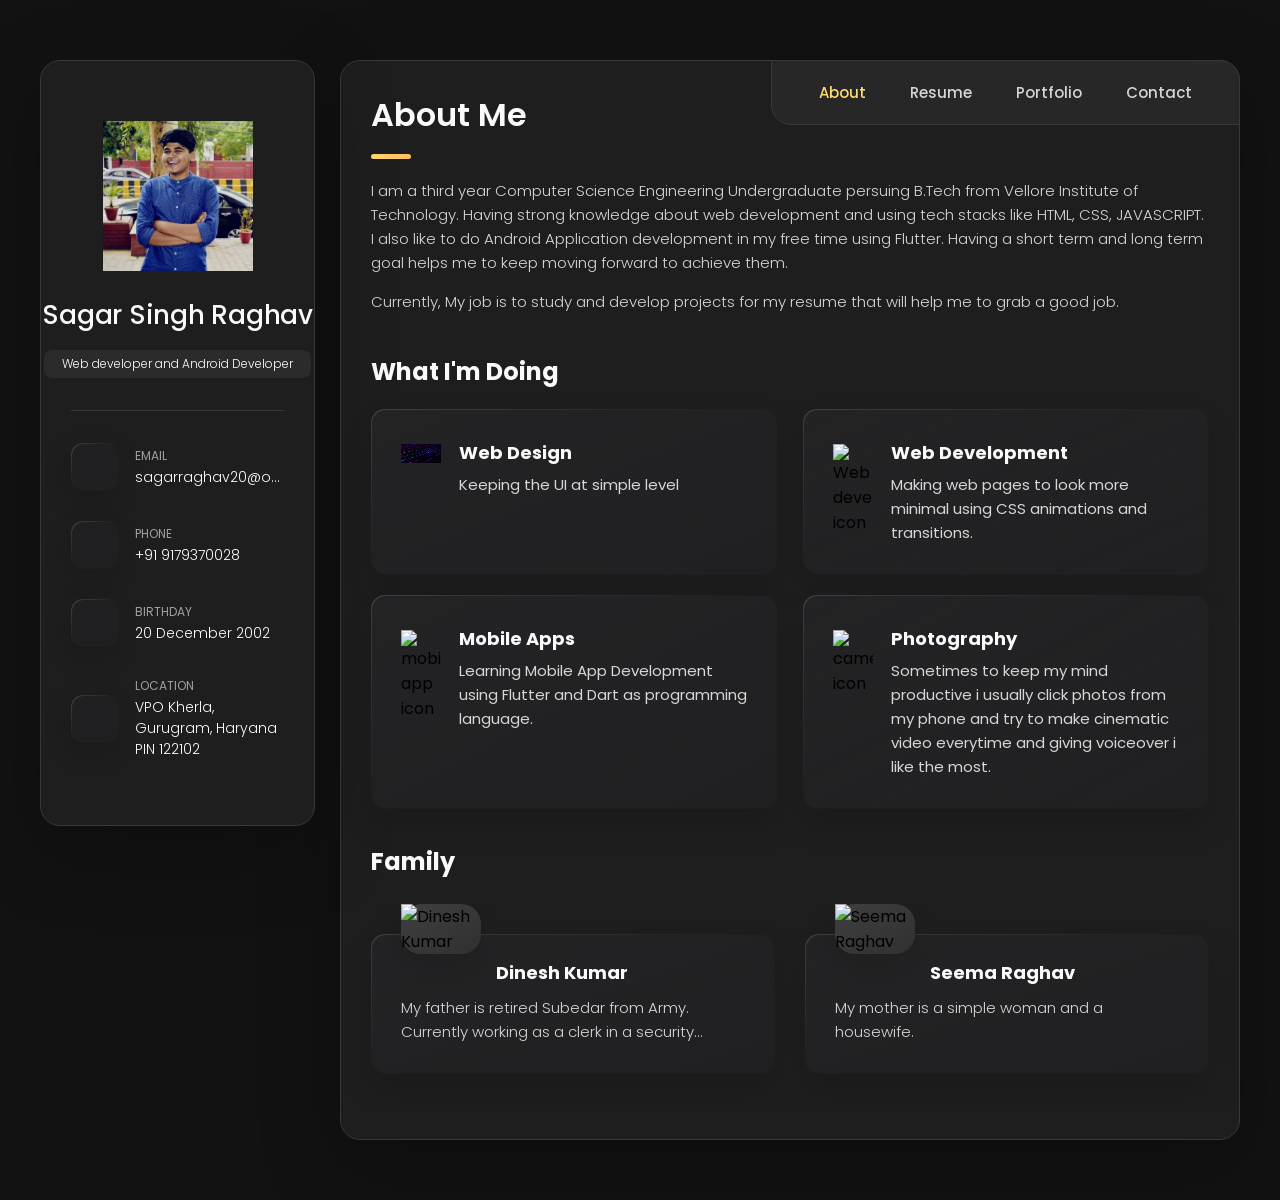
==== commit c04155b2: "Added photos and icon to the Detail section and fixed Phone number display issue" ====
--- a/Home.html
+++ b/Home.html
@@ -7,7 +7,7 @@
   <meta name="viewport" content="width=device-width, initial-scale=1.0">
   <title>Sagar Singh Raghav</title>
 
-  <link rel="shortcut icon" href="./assets/images/logo.ico" type="image/x-icon">
+  <link rel="shortcut icon" href="./assets/images/D.jpg" type="image/x-icon">
 
   <link rel="stylesheet" href="Home.css">
 
@@ -191,7 +191,7 @@
             <li class="service-item">
 
               <div class="service-icon-box">
-                <img src="./assets/images/icon-design.svg
+                <img src="./assets/images/WD.jpg
                 " alt="design icon" width="40">
               </div>
 
